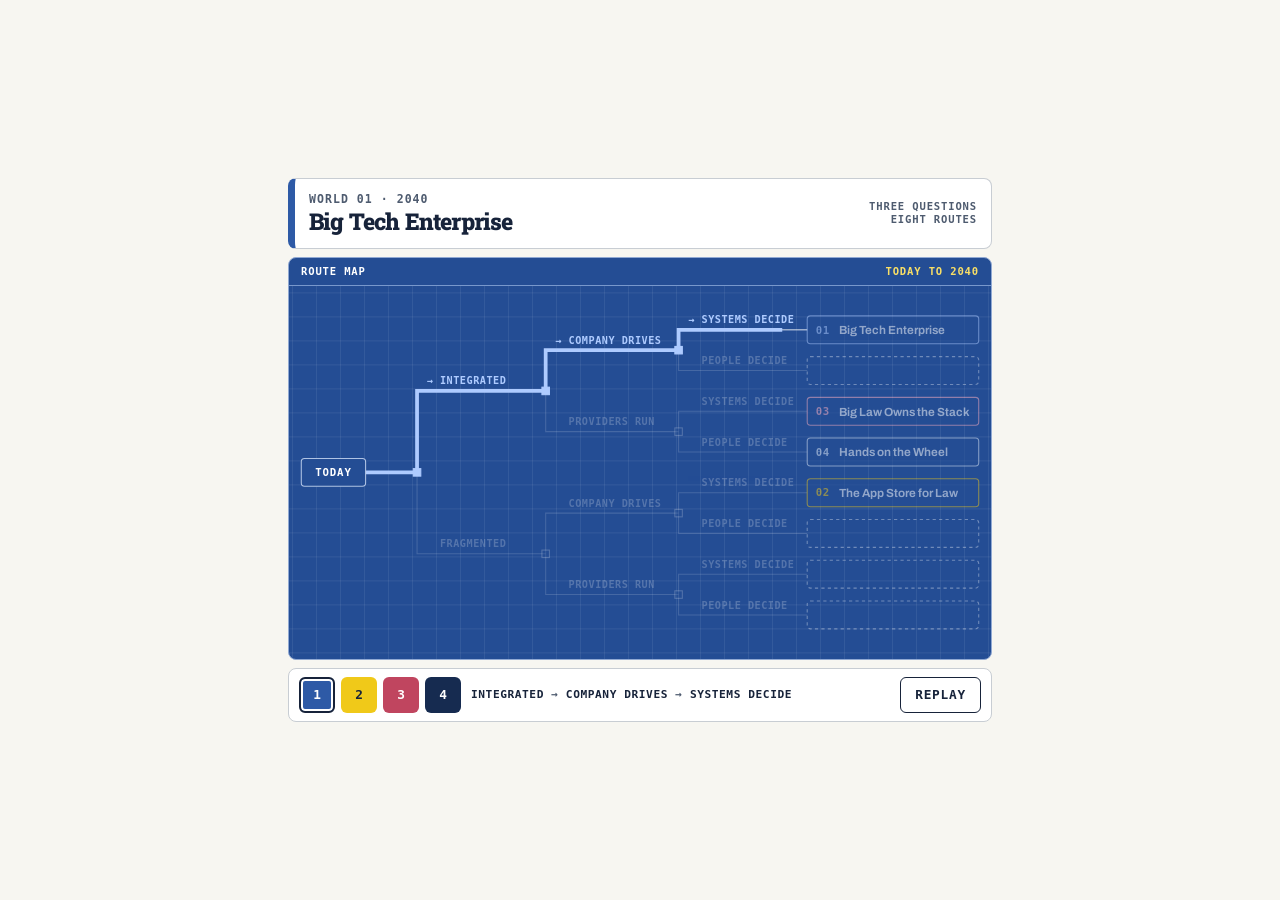
==== route-map.html @ 9e1b02bd "Four worlds: Ken's voice-interview copy (in-house legal, data thread, Compare rows, Providers run) +" ====
<!doctype html>
<html lang="en">
<head>
<meta charset="utf-8">
<meta name="viewport" content="width=device-width, initial-scale=1">
<meta name="robots" content="noindex">
<title>Route map · Pathways</title>
<!-- Route-map popup (from motion-ideas/03-route.html, Ken's pick 11/21).
     Loaded in an iframe by the world page's "Route map" dialog: route-map.html?world=N&embed=1
     embed=1 hides this file's own header and world switcher (the dialog supplies the title). -->
<style>
  @font-face{font-family:"Roboto Slab";src:url("fonts/RobotoSlab-variable.ttf") format("truetype");font-weight:100 900;font-display:swap}
  @font-face{font-family:Archivo;src:url("fonts/Archivo-variable.ttf") format("truetype");font-weight:100 900;font-display:swap}
  :root{--ink:#17233a;--soft:#4e5b6f;--blue:#2e5aa6;--navy:#162b50;--yellow:#f0c919;--rose:#c0455f;--paper:#f7f6f1;--line:#c8cdd3;--panel:#244d94;--mono:ui-monospace,"SFMono-Regular",Menlo,Consolas,monospace;--slab:"Roboto Slab",Georgia,serif;--tone:#2e5aa6;--tone-ink:#fff;--track:#aecbff}
  *{box-sizing:border-box}
  html,body{margin:0}
  body{background:var(--paper);color:var(--ink);font:400 1rem/1.45 Archivo,Arial,sans-serif;min-height:100vh;display:grid;place-items:center}
  .pop{width:min(720px,100%);height:100vh;max-height:560px;display:grid;grid-template-rows:auto 1fr auto;gap:8px;padding:8px}
  .box{background:#fff;border:1px solid var(--line);border-radius:8px}
  .head{display:flex;align-items:center;gap:14px;padding:10px 14px;border-left:7px solid var(--tone)}
  .eyebrow{margin:0;font:700 .72rem/1.3 var(--mono);letter-spacing:.09em;text-transform:uppercase;color:var(--soft)}
  h1{margin:2px 0 0;font:850 1.45rem/1.1 var(--slab);letter-spacing:-.035em}
  .head .q{margin-left:auto;font:700 .66rem/1.3 var(--mono);letter-spacing:.08em;text-transform:uppercase;color:var(--soft);text-align:right}
  .stage{background:var(--panel);border:1px solid #91a9d3;border-radius:8px;color:#fff;display:grid;grid-template-rows:auto 1fr;min-height:0;overflow:hidden}
  .cap{display:flex;justify-content:space-between;gap:8px;padding:7px 12px;border-bottom:1px solid #7898cc;font:700 .66rem/1.3 var(--mono);letter-spacing:.08em;text-transform:uppercase}
  .cap span:last-child{color:#f9df66}
  .map{min-height:0;padding:6px 8px;background-image:linear-gradient(90deg,#ffffff12 1px,transparent 1px),linear-gradient(#ffffff12 1px,transparent 1px);background-size:24px 24px;background-position:center;display:flex;align-items:center;justify-content:center}
  .map svg{display:block;width:100%;height:100%}
  .foot{display:flex;align-items:center;gap:10px;padding:8px 10px;flex-wrap:wrap}
  .switch{display:flex;gap:6px}
  .switch button,.replay{font:700 .8rem/1 var(--mono);border-radius:6px;cursor:pointer;min-height:36px}
  .switch button{width:36px;border:2px solid transparent;background:var(--c);color:var(--ci)}
  .switch button[aria-pressed=true]{border-color:var(--ink);box-shadow:inset 0 0 0 2px #fff}
  .replay{margin-left:auto;padding:0 14px;background:#fff;color:var(--ink);border:1px solid var(--ink);letter-spacing:.06em;text-transform:uppercase}
  .replay:hover{background:var(--ink);color:#fff}
  button:focus-visible{outline:3px solid var(--blue);outline-offset:2px}
  .route{flex:1 1 220px;min-width:0;margin:0;font:700 .7rem/1.35 var(--mono);letter-spacing:.05em;text-transform:uppercase;color:var(--soft)}
  .route b{color:var(--ink)}
  .vh{position:absolute;width:1px;height:1px;overflow:hidden;clip:rect(0 0 0 0);white-space:nowrap}

  /* Embedded in the site's dialog: no own header or switcher, fill the frame */
  .embed body{display:block;min-height:0;background:transparent}
  .embed .pop{width:100%;height:100vh;max-height:none;grid-template-rows:1fr auto;padding:0}
  .embed .head,.embed .switch{display:none}

  /* SVG */
  .edge{fill:none;stroke:#ffffff8c;stroke-width:1.5;transition:stroke .35s,stroke-width .35s}
  .edge.off{stroke:#ffffff26;stroke-width:1}
  .node{fill:var(--panel);stroke:#ffffffb3;stroke-width:1;transition:fill .2s,stroke .2s,opacity .35s}
  .node.on{fill:var(--track);stroke:var(--track)}
  .node.off{opacity:.3}
  .lbl{transition:opacity .35s}
  .lbl text{font:700 9.5px var(--mono);letter-spacing:.05em;text-transform:uppercase;fill:#ffffffb8;transition:fill .25s}
  .lbl.v text{font-size:8px;letter-spacing:.03em}
  .lbl .pill{fill:var(--panel);stroke:#ffffff40;stroke-width:1;transition:stroke .25s}
  .lbl .arr{opacity:0;transition:opacity .2s}
  .lbl.on text{fill:var(--track)}
  .lbl.on .pill{stroke:var(--track)}
  .lbl.on .arr{opacity:1}
  .lbl.off{opacity:.3}
  .today rect{fill:var(--panel);stroke:#afc3e4;stroke-width:1}
  .today text{font:700 10px var(--mono);letter-spacing:.08em;fill:#fff}
  .routeline{fill:none;stroke:var(--track);stroke-width:3.5;stroke-linecap:square;stroke-linejoin:miter}
  .leaf{transition:opacity .35s}
  .leaf rect{fill:var(--panel);stroke-width:1}
  .leaf.dev{opacity:.5}
  .leaf .num{font:700 10px var(--mono);letter-spacing:.04em}
  .leaf .nm{font:650 11px Archivo,Arial,sans-serif;fill:#fff}
  .leaf.ne rect{fill:none;stroke:#ffffff59;stroke-dasharray:3 3}
  .leaf.ne text{font:700 8.5px var(--mono);letter-spacing:.06em;text-transform:uppercase;fill:#ffffff73}
  .leaf.cur{opacity:1}
  .leaf.cur rect{fill:var(--tone);stroke:var(--track);stroke-width:2}
  .leaf.cur .num,.leaf.cur .nm{fill:var(--tone-ink)}
  .callout{opacity:0;transition:opacity .3s}
  .callout.show{opacity:1}
  .callout rect{fill:var(--tone);stroke:var(--track);stroke-width:2}
  .callout .num{font:700 11px var(--mono);fill:var(--tone-ink)}
  .callout .nm{font:700 13px Archivo,Arial,sans-serif;fill:var(--tone-ink)}
  .legend{font:700 8.5px var(--mono);letter-spacing:.06em;text-transform:uppercase;fill:#ffffff8c}

  @media (max-width:560px){
    body{display:block;min-height:0}
    .pop{height:auto;max-height:none}
    .embed .pop{height:100vh}
    .map svg{height:auto}
    .head .q{display:none}
    h1{font-size:1.3rem}
  }
  @media (prefers-reduced-motion:reduce){*{transition:none!important}}
</style>
<script>
  // Set before first paint so the embedded layout never flashes the standalone header.
  if (new URLSearchParams(location.search).get("embed") === "1") document.documentElement.classList.add("embed");
</script>
</head>
<body>
<div class="pop" role="group" aria-labelledby="title" aria-describedby="route">
  <header class="box head">
    <div><p class="eyebrow" id="eyebrow">World 01 · 2040</p><h1 id="title">Big Tech Enterprise</h1></div>
    <p class="q">Three questions<br>Eight routes</p>
  </header>
  <section class="stage" aria-label="Route map">
    <div class="cap"><span>Route map</span><span>Today to 2040</span></div>
    <div class="map" id="map"></div>
  </section>
  <footer class="box foot">
    <div class="switch" role="group" aria-label="Choose a world" id="switch"></div>
    <p class="route" id="route" aria-live="polite"></p>
    <button class="replay" type="button" id="replay">Replay</button>
  </footer>
</div>
<script>
(() => {
  const worlds = [
    {id:1, name:"Big Tech Enterprise", tone:"#2E5AA6", ink:"#fff", track:"#aecbff", bits:[0,0,0]},
    {id:2, name:"The App Store for Law", tone:"#F0C919", ink:"#17233A", track:"#f0c919", bits:[1,0,0]},
    {id:3, name:"Big Law Owns the Stack", tone:"#C0455F", ink:"#fff", track:"#ffb0c1", bits:[0,1,0]},
    {id:4, name:"Hands on the Wheel", tone:"#162B50", ink:"#fff", track:"#e4edf9", bits:[0,1,1], contested:true}
  ];
  // Checked against the Pathways book, "Four worlds, shaped by three uncertainties" (11/21):
  // 01 Tech layer: Integrated ↔ Fragmented (book terms; "one stack" overstated it: integrated = interoperable, shared data, connected systems)
  // 02 Transformation driver: Enterprise-led ↔ Provider-led ("Does the enterprise drive legal transformation from within, or do providers build the systems that define it?")
  // 03 Trust and authority: Algorithm ↔ Human. Verbs differ per fork so World 4 reads "Providers run → People decide", not two "-led"s.
  // "Company drives" (Ken 11/21): the book's "enterprise" = the company (leadership + in-house legal) as buyer; decks said "corporate"/"buyer".
  const labels = [["Integrated","Fragmented"],["Company drives","Providers run"],["Systems decide","People decide"]];
  const vLabels = [["Integrated","Fragmented"],["Company","Providers"],["Systems","People"]];
  const NS = "http://www.w3.org/2000/svg";
  const num = n => String(n).padStart(2, "0");
  const leafWorld = {};
  worlds.forEach(w => leafWorld[w.bits[0]*4 + w.bits[1]*2 + w.bits[2]] = w);

  const map = document.getElementById("map");
  const routeText = document.getElementById("route");
  const reduce = matchMedia("(prefers-reduced-motion: reduce)");
  let current = worlds[0], vertical = null, raf = 0, timers = [], refs = null;

  // Breadth centre (in leaf units) of the node at depth k (1..4) with the given prefix bits.
  const centre = (k, prefix) => {
    const count = 2 ** (4 - k);
    const val = prefix.reduce((a, b) => a * 2 + b, 0);
    return val * count + (count - 1) / 2;
  };

  function geometry(v) {
    if (!v) return {
      W:640, H:336, vertical:false,
      D:[64,112,232,356,476], // today right edge, fork1, fork2, fork3, leaf left edge
      b: i => 35 + i * 38,
      pt: (d, b) => [d, b]
    };
    return {
      W:352, H:352, vertical:true,
      D:[30,62,128,194,256],
      b: i => 22 + i * 44,
      pt: (d, b) => [b, d]
    };
  }

  function el(name, attrs, parent, text) {
    const n = document.createElementNS(NS, name);
    for (const k in attrs) n.setAttribute(k, attrs[k]);
    if (text != null) n.textContent = text;
    if (parent) parent.appendChild(n);
    return n;
  }

  // Orthogonal edge from fork at depth k (breadth pb) to child at depth k+1 (breadth cb): turn at the fork, then run on.
  function edgeD(g, k, pb, cb) {
    const d0 = g.D[k], d1 = g.D[k + 1];
    if (!g.vertical) return `M${d0} ${pb}V${cb}H${d1}`;
    return `M${pb} ${d0}H${cb}V${d1}`;
  }

  function build() {
    const g = geometry(vertical);
    map.innerHTML = "";
    const svg = el("svg", {viewBox:`0 0 ${g.W} ${g.H}`, role:"img", "aria-label":"Route map: a line leaves Today and forks three times into eight end stops; four worlds were developed, four were mapped but not developed."}, map);
    svg.setAttribute("preserveAspectRatio", "xMidYMid meet");
    const gEdges = el("g", {}, svg), gLabels = el("g", {}, svg), gRoute = el("g", {}, svg), gNodes = el("g", {}, svg), gTop = el("g", {}, svg), gLeaves = el("g", {}, svg);
    const edges = [], nodes = [], lbls = [];
    const rootB = g.b(3.5);

    // Today box and trunk
    const today = el("g", {class:"today"}, svg);
    if (!g.vertical) {
      el("rect", {x:4, y:rootB - 13, width:60, height:26, rx:3}, today);
      el("text", {x:34, y:rootB + 3.5, "text-anchor":"middle"}, today, "TODAY");
      edges.push({d:`M${g.D[0]} ${rootB}H${g.D[1]}`, prefix:[], k:0});
    } else {
      el("rect", {x:rootB - 32, y:4, width:64, height:26, rx:3}, today);
      el("text", {x:rootB, y:20.5, "text-anchor":"middle"}, today, "TODAY");
      edges.push({d:`M${rootB} ${g.D[0]}V${g.D[1]}`, prefix:[], k:0});
    }

    // Forks k = 1..3
    const walk = (k, prefix) => {
      if (k > 3) return;
      const pb = g.b(centre(k, prefix));
      nodes.push({k, prefix, b:pb});
      [0, 1].forEach(bit => {
        const child = prefix.concat(bit);
        const cb = g.b(centre(k + 1, child));
        edges.push({d:edgeD(g, k, pb, cb), prefix:child, k});
        let text = labels[k - 1][bit];
        let x, y, anchor = "start";
        if (!g.vertical) { x = g.D[k] + 9; y = cb - 6; }
        else { text = vLabels[k - 1][bit]; x = cb; y = (g.D[k] + g.D[k + 1]) / 2 + 3; anchor = "middle"; }
        lbls.push({k, prefix:child, text, x, y});
        walk(k + 1, child);
      });
    };
    walk(1, []);

    const eNodes = edges.map(e => ({...e, n: el("path", {d:e.d, class:"edge"}, gEdges)}));
    const lNodes = lbls.map(l => {
      const grp = el("g", {class:"lbl" + (g.vertical ? " v" : "")}, g.vertical ? gTop : gLabels);
      if (g.vertical) {
        const w = l.text.length * 5.1 + 8;
        el("rect", {class:"pill", x:l.x - w / 2, y:l.y - 9, width:w, height:12, rx:2}, grp);
      }
      const t = el("text", {x:l.x, y:l.y, "text-anchor":g.vertical ? "middle" : "start"}, grp);
      if (!g.vertical) el("tspan", {class:"arr"}, t, "→ ");
      el("tspan", {}, t, l.text);
      return {...l, n:grp};
    });
    const nNodes = nodes.map(nd => {
      const [x, y] = g.pt(g.D[nd.k], nd.b);
      return {...nd, n: el("rect", {x:x - 3.5, y:y - 3.5, width:7, height:7, class:"node"}, gNodes)};
    });

    // Leaves
    const leaves = [];
    for (let i = 0; i < 8; i++) {
      const w = leafWorld[i];
      const grp = el("g", {class:"leaf " + (w ? "dev" : "ne")}, gLeaves);
      const cb = g.b(i);
      if (!g.vertical) {
        el("rect", {x:g.D[4], y:cb - 13, width:160, height:26, rx:3, stroke:w ? w.track : null}, grp);
        if (w) {
          el("text", {x:g.D[4] + 8, y:cb + 3.5, class:"num", fill:w.track}, grp, num(w.id));
          el("text", {x:g.D[4] + 30, y:cb + 4, class:"nm"}, grp, w.name);
        } // Ken 11/21: undeveloped stops stay blank (empty dashed box) so the four worlds stand out.
      } else {
        el("rect", {x:cb - 18, y:g.D[4], width:36, height:26, rx:3, stroke:w ? w.track : null}, grp);
        if (w) el("text", {x:cb, y:g.D[4] + 17, class:"num", fill:w.track, "text-anchor":"middle"}, grp, num(w.id));
      }
      if (w) grp.style.setProperty("--track", w.track);
      leaves.push({i, w, n:grp});
    }

    let callout = null;
    if (g.vertical) {
      callout = el("g", {class:"callout"}, svg);
    }

    // Route for the current world
    const bits = current.bits;
    let rd = edges[0].d, parts = [];
    const seg = (a, b) => Math.abs(b - a);
    parts.push(seg(g.D[0], g.D[1])); // trunk length
    const lightAt = [];
    let pb = rootB;
    for (let k = 1; k <= 3; k++) {
      const cb = g.b(centre(k + 1, bits.slice(0, k)));
      rd += edgeD(g, k, pb, cb).replace(/^M[^VH]+/, "");
      const turn = seg(pb, cb), run = seg(g.D[k], g.D[k + 1]);
      const before = parts.reduce((a, b) => a + b, 0);
      lightAt.push({atNode: before, atLabel: before + turn + Math.min(14, run * .2)});
      parts.push(turn + run);
      pb = cb;
    }
    const total = parts.reduce((a, b) => a + b, 0);
    const line = el("path", {d:rd, class:"routeline", "stroke-dasharray":`${total} ${total}`, "stroke-dashoffset":total}, gRoute);
    if (callout) {
      const lb = g.b(bits[0]*4 + bits[1]*2 + bits[2]);
      const top = g.D[4] + 54;
      el("path", {d:`M${lb} ${g.D[4] + 26}V${top}`, stroke:current.track, "stroke-width":2, fill:"none"}, callout);
      el("rect", {x:4, y:top, width:g.W - 8, height:34, rx:4}, callout);
      el("text", {x:14, y:top + 21.5, class:"num"}, callout, num(current.id));
      el("text", {x:38, y:top + 22, class:"nm"}, callout, current.name);
    }

    refs = {g, eNodes, lNodes, nNodes, leaves, line, total, lightAt, callout};
  }

  const samePrefix = (a, b, len) => { for (let i = 0; i < len; i++) if (a[i] !== b[i]) return false; return true; };

  // Apply the state for "the line has passed fork k" (k = 0..3).
  function passFork(k) {
    const bits = current.bits;
    const chosen = bits.slice(0, k);
    refs.lNodes.forEach(l => {
      if (l.k !== k) return;
      if (samePrefix(l.prefix, bits, k - 1)) l.n.classList.add(l.prefix[k - 1] === bits[k - 1] ? "on" : "off");
    });
    refs.eNodes.forEach(e => { if (e.prefix.length >= k && !samePrefix(e.prefix, chosen, k)) e.n.classList.add("off"); });
    refs.lNodes.forEach(l => { if (l.prefix.length > k && !samePrefix(l.prefix, chosen, k)) l.n.classList.add("off"); });
    refs.nNodes.forEach(nd => { if (nd.prefix.length >= k && !samePrefix(nd.prefix, chosen, k)) nd.n.classList.add("off"); });
  }
  function reachNode(k) {
    const pre = current.bits.slice(0, k - 1);
    refs.nNodes.forEach(nd => { if (nd.k === k && samePrefix(nd.prefix, pre, k - 1)) nd.n.classList.add("on"); });
  }
  function finish() {
    const idx = current.bits[0]*4 + current.bits[1]*2 + current.bits[2];
    refs.leaves[idx].n.classList.add("cur");
    if (refs.callout) refs.callout.classList.add("show");
  }

  function finalState() {
    refs.line.setAttribute("stroke-dashoffset", 0);
    for (let k = 1; k <= 3; k++) { reachNode(k); passFork(k); }
    finish();
  }

  function stop() { cancelAnimationFrame(raf); timers.forEach(clearTimeout); timers = []; }

  function play() {
    stop();
    build();
    if (reduce.matches) { finalState(); return; }
    const {line, total, lightAt} = refs;
    const DUR = 2000, t0 = performance.now();
    const ease = t => t < .5 ? 2 * t * t : 1 - (-2 * t + 2) ** 2 / 2;
    let stage = 0; // events fired
    const events = [];
    lightAt.forEach((l, i) => { events.push({at:l.atNode, fn:() => reachNode(i + 1)}); events.push({at:l.atLabel, fn:() => passFork(i + 1)}); });
    events.sort((a, b) => a.at - b.at);
    const tick = now => {
      const p = Math.min(1, (now - t0) / DUR);
      const drawn = total * ease(p);
      line.setAttribute("stroke-dashoffset", total - drawn);
      while (stage < events.length && drawn >= events[stage].at - .01) events[stage++].fn();
      if (p < 1) raf = requestAnimationFrame(tick);
      else { while (stage < events.length) events[stage++].fn(); timers.push(setTimeout(finish, 120)); }
    };
    raf = requestAnimationFrame(tick);
  }

  function setWorld(w, animate = true) {
    current = w;
    const root = document.documentElement.style;
    root.setProperty("--tone", w.tone); root.setProperty("--tone-ink", w.ink); root.setProperty("--track", w.track);
    document.getElementById("eyebrow").textContent = `World ${num(w.id)} · 2040`;
    document.getElementById("title").textContent = w.name;
    document.querySelectorAll("#switch button").forEach(b => b.setAttribute("aria-pressed", String(+b.dataset.id === w.id)));
    const steps = w.bits.map((b, i) => labels[i][b]);
    routeText.innerHTML = `<span class="vh">Route to World ${num(w.id)}, ${w.name}: </span><b>${steps[0]}</b> → <b>${steps[1]}</b> → <b>${steps[2]}</b>${w.contested ? " (contested)" : ""}`;
    if (animate) play(); else { stop(); build(); finalState(); }
  }

  const sw = document.getElementById("switch");
  worlds.forEach(w => {
    const b = document.createElement("button");
    b.type = "button"; b.dataset.id = w.id; b.textContent = w.id;
    b.setAttribute("aria-label", `World ${w.id}: ${w.name}`);
    b.style.setProperty("--c", w.tone); b.style.setProperty("--ci", w.ink);
    b.addEventListener("click", () => setWorld(w));
    sw.appendChild(b);
  });
  document.getElementById("replay").addEventListener("click", () => play());

  const measure = () => map.clientWidth < 500;
  vertical = measure();
  new ResizeObserver(() => {
    const v = measure();
    if (v !== vertical) { vertical = v; stop(); build(); finalState(); }
  }).observe(map);

  // ?world=N picks the starting world (the site's dialog passes the current world).
  const start = worlds.find(w => w.id === Number(new URLSearchParams(location.search).get("world"))) || worlds[0];
  setWorld(start);
})();
</script>
</body>
</html>
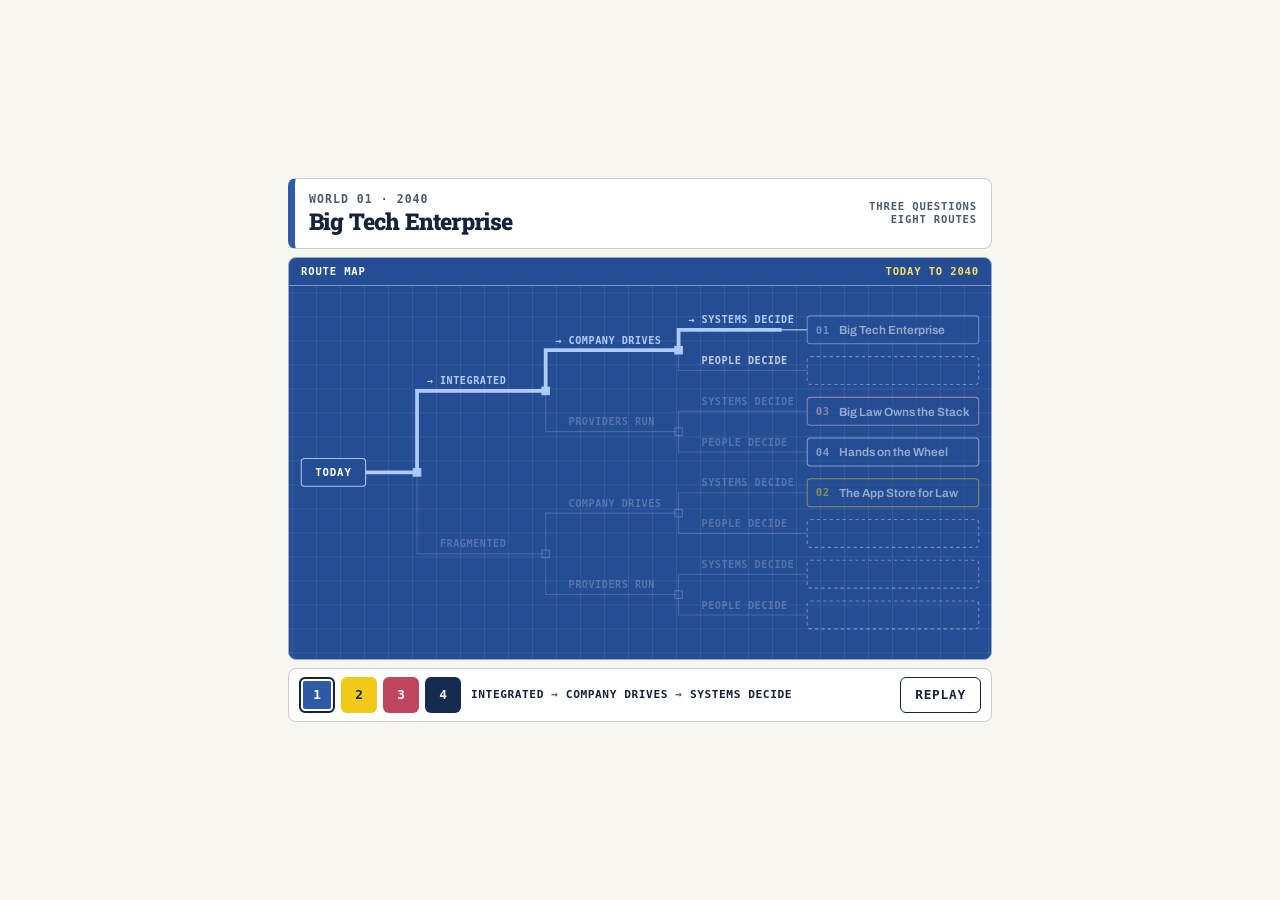
==== commit 91559f6f: "Route map header B, Overview quote band, two wording fixes Co-Authored-By: Claude Opus 5.5 <noreply@" ====
--- a/route-map.html
+++ b/route-map.html
@@ -43,6 +43,10 @@
   .embed .pop{width:100%;height:100vh;max-height:none;grid-template-rows:1fr auto;padding:0}
   .embed .head,.embed .switch{display:none}
 
+  /* joined=1: the parent page's header is the stage's top bar */
+  .joined .stage{border-top:0;border-radius:0 0 8px 8px;grid-template-rows:1fr}
+  .joined .cap{display:none}
+
   /* SVG */
   .edge{fill:none;stroke:#ffffff8c;stroke-width:1.5;transition:stroke .35s,stroke-width .35s}
   .edge.off{stroke:#ffffff26;stroke-width:1}
@@ -91,6 +95,7 @@
 <script>
   // Set before first paint so the embedded layout never flashes the standalone header.
   if (new URLSearchParams(location.search).get("embed") === "1") document.documentElement.classList.add("embed");
+  if (new URLSearchParams(location.search).get("joined") === "1") document.documentElement.classList.add("joined");
 </script>
 </head>
 <body>
@@ -174,7 +179,7 @@
   function build() {
     const g = geometry(vertical);
     map.innerHTML = "";
-    const svg = el("svg", {viewBox:`0 0 ${g.W} ${g.H}`, role:"img", "aria-label":"Route map: a line leaves Today and forks three times into eight end stops; four worlds were developed, four were mapped but not developed."}, map);
+    const svg = el("svg", {viewBox:`0 0 ${g.W} ${g.H}`, role:"img", "aria-label":"Route map: a line leaves Today and forks three times into eight end stops; four end at worlds, four are left blank."}, map);
     svg.setAttribute("preserveAspectRatio", "xMidYMid meet");
     const gEdges = el("g", {}, svg), gLabels = el("g", {}, svg), gRoute = el("g", {}, svg), gNodes = el("g", {}, svg), gTop = el("g", {}, svg), gLeaves = el("g", {}, svg);
     const edges = [], nodes = [], lbls = [];
@@ -345,7 +350,7 @@
     document.getElementById("title").textContent = w.name;
     document.querySelectorAll("#switch button").forEach(b => b.setAttribute("aria-pressed", String(+b.dataset.id === w.id)));
     const steps = w.bits.map((b, i) => labels[i][b]);
-    routeText.innerHTML = `<span class="vh">Route to World ${num(w.id)}, ${w.name}: </span><b>${steps[0]}</b> → <b>${steps[1]}</b> → <b>${steps[2]}</b>${w.contested ? " (contested)" : ""}`;
+    routeText.innerHTML = `<span class="vh">Route to World ${num(w.id)}, ${w.name}: </span><b>${steps[0]}</b> → <b>${steps[1]}</b> → <b>${steps[2]}</b>${w.contested ? " (but only just)" : ""}`;
     if (animate) play(); else { stop(); build(); finalState(); }
   }
 
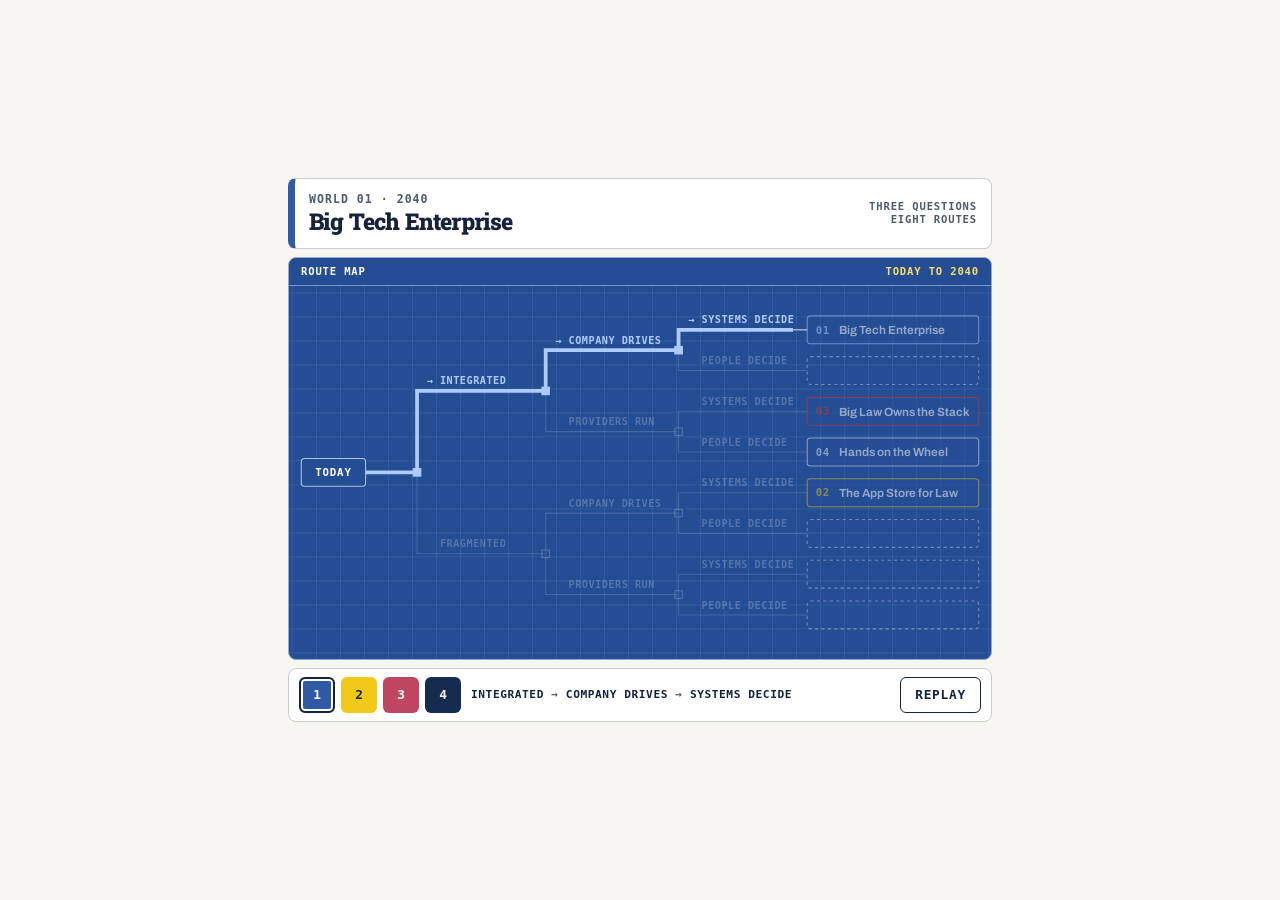
==== commit 1904e1e9: "Pink to red #DC3220 in hero and World 3 route (option B) Co-Authored-By: Claude Opus 5.5 <noreply@an" ====
--- a/route-map.html
+++ b/route-map.html
@@ -73,11 +73,11 @@
   .leaf.ne rect{fill:none;stroke:#ffffff59;stroke-dasharray:3 3}
   .leaf.ne text{font:700 8.5px var(--mono);letter-spacing:.06em;text-transform:uppercase;fill:#ffffff73}
   .leaf.cur{opacity:1}
-  .leaf.cur rect{fill:var(--tone);stroke:var(--track);stroke-width:2}
+  .leaf.cur rect{fill:var(--tone);stroke:var(--rim);stroke-width:2}
   .leaf.cur .num,.leaf.cur .nm{fill:var(--tone-ink)}
   .callout{opacity:0;transition:opacity .3s}
   .callout.show{opacity:1}
-  .callout rect{fill:var(--tone);stroke:var(--track);stroke-width:2}
+  .callout rect{fill:var(--tone);stroke:var(--rim);stroke-width:2}
   .callout .num{font:700 11px var(--mono);fill:var(--tone-ink)}
   .callout .nm{font:700 13px Archivo,Arial,sans-serif;fill:var(--tone-ink)}
   .legend{font:700 8.5px var(--mono);letter-spacing:.06em;text-transform:uppercase;fill:#ffffff8c}
@@ -119,7 +119,7 @@
   const worlds = [
     {id:1, name:"Big Tech Enterprise", tone:"#2E5AA6", ink:"#fff", track:"#aecbff", bits:[0,0,0]},
     {id:2, name:"The App Store for Law", tone:"#F0C919", ink:"#17233A", track:"#f0c919", bits:[1,0,0]},
-    {id:3, name:"Big Law Owns the Stack", tone:"#C0455F", ink:"#fff", track:"#ffb0c1", bits:[0,1,0]},
+    {id:3, name:"Big Law Owns the Stack", tone:"#C0455F", ink:"#fff", track:"#DC3220", rim:"#ffb0c1", bits:[0,1,0]},
     {id:4, name:"Hands on the Wheel", tone:"#162B50", ink:"#fff", track:"#e4edf9", bits:[0,1,1], contested:true}
   ];
   // Checked against the Pathways book, "Four worlds, shaped by three uncertainties" (11/21):
@@ -345,7 +345,7 @@
   function setWorld(w, animate = true) {
     current = w;
     const root = document.documentElement.style;
-    root.setProperty("--tone", w.tone); root.setProperty("--tone-ink", w.ink); root.setProperty("--track", w.track);
+    root.setProperty("--tone", w.tone); root.setProperty("--tone-ink", w.ink); root.setProperty("--track", w.track); root.setProperty("--rim", w.rim || w.track); // rim = border on the filled box (red vanishes on rose)
     document.getElementById("eyebrow").textContent = `World ${num(w.id)} · 2040`;
     document.getElementById("title").textContent = w.name;
     document.querySelectorAll("#switch button").forEach(b => b.setAttribute("aria-pressed", String(+b.dataset.id === w.id)));
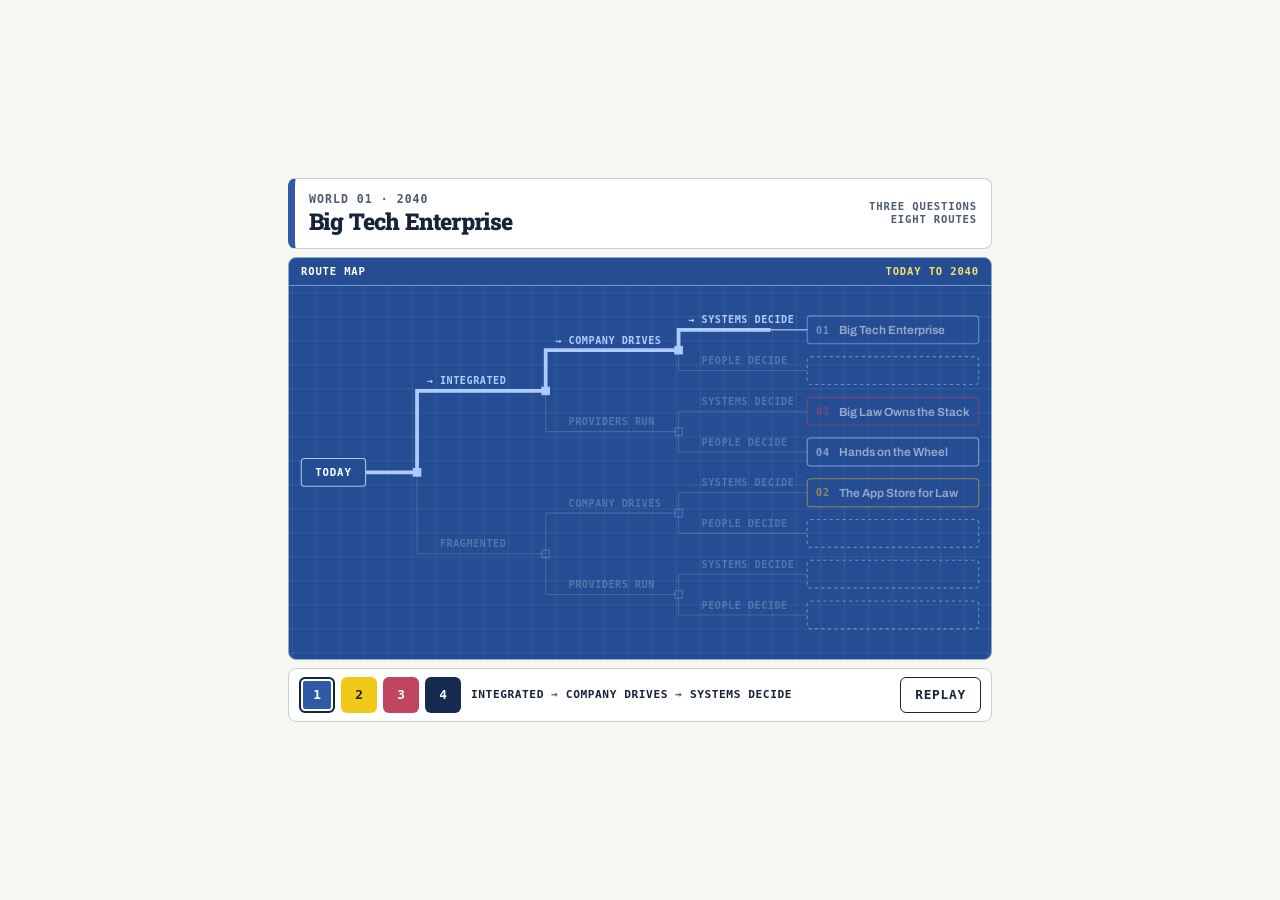
==== commit 191c1838: "World 3: red and pink to Signal Bold rose #C0455F Hero second question, hero map, and Route map line" ====
--- a/route-map.html
+++ b/route-map.html
@@ -119,7 +119,7 @@
   const worlds = [
     {id:1, name:"Big Tech Enterprise", tone:"#2E5AA6", ink:"#fff", track:"#aecbff", bits:[0,0,0]},
     {id:2, name:"The App Store for Law", tone:"#F0C919", ink:"#17233A", track:"#f0c919", bits:[1,0,0]},
-    {id:3, name:"Big Law Owns the Stack", tone:"#C0455F", ink:"#fff", track:"#DC3220", rim:"#ffb0c1", bits:[0,1,0]},
+    {id:3, name:"Big Law Owns the Stack", tone:"#C0455F", ink:"#fff", track:"#C0455F", rim:"#C0455F", bits:[0,1,0]},
     {id:4, name:"Hands on the Wheel", tone:"#162B50", ink:"#fff", track:"#e4edf9", bits:[0,1,1], contested:true}
   ];
   // Checked against the Pathways book, "Four worlds, shaped by three uncertainties" (11/21):
@@ -345,7 +345,7 @@
   function setWorld(w, animate = true) {
     current = w;
     const root = document.documentElement.style;
-    root.setProperty("--tone", w.tone); root.setProperty("--tone-ink", w.ink); root.setProperty("--track", w.track); root.setProperty("--rim", w.rim || w.track); // rim = border on the filled box (red vanishes on rose)
+    root.setProperty("--tone", w.tone); root.setProperty("--tone-ink", w.ink); root.setProperty("--track", w.track); root.setProperty("--rim", w.rim || w.track); // rim = border on the filled box
     document.getElementById("eyebrow").textContent = `World ${num(w.id)} · 2040`;
     document.getElementById("title").textContent = w.name;
     document.querySelectorAll("#switch button").forEach(b => b.setAttribute("aria-pressed", String(+b.dataset.id === w.id)));
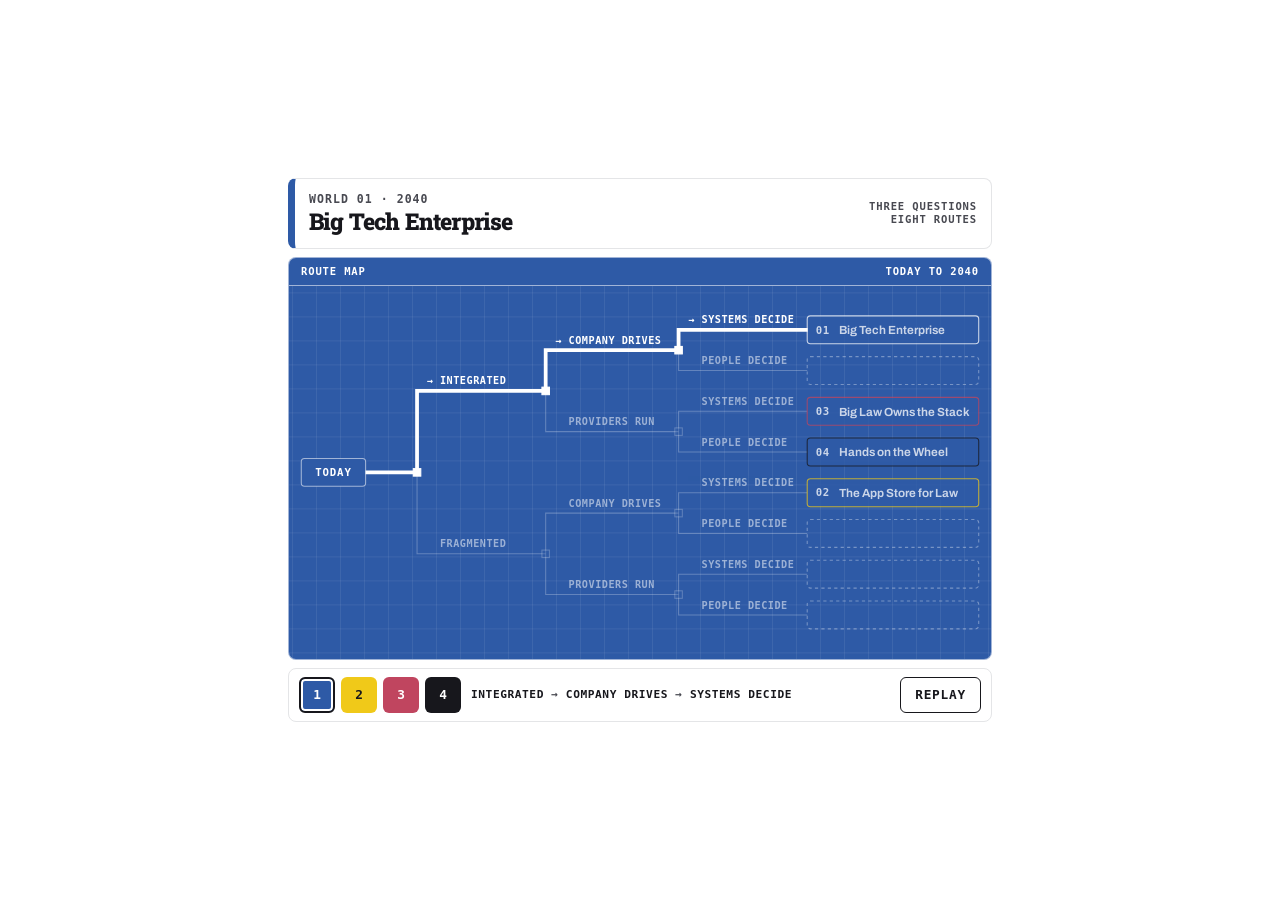
==== commit 2fc3f47a: "Signal Bold v1 palette across the site Color only: paper ground, ink text and World 4, blue map pane" ====
--- a/route-map.html
+++ b/route-map.html
@@ -11,30 +11,36 @@
 <style>
   @font-face{font-family:"Roboto Slab";src:url("fonts/RobotoSlab-variable.ttf") format("truetype");font-weight:100 900;font-display:swap}
   @font-face{font-family:Archivo;src:url("fonts/Archivo-variable.ttf") format("truetype");font-weight:100 900;font-display:swap}
-  :root{--ink:#17233a;--soft:#4e5b6f;--blue:#2e5aa6;--navy:#162b50;--yellow:#f0c919;--rose:#c0455f;--paper:#f7f6f1;--line:#c8cdd3;--panel:#244d94;--mono:ui-monospace,"SFMono-Regular",Menlo,Consolas,monospace;--slab:"Roboto Slab",Georgia,serif;--tone:#2e5aa6;--tone-ink:#fff;--track:#aecbff}
+  /* Signal Bold v1 palette, same tokens as style.css */
+  :root{--paper:#FFFFFF;--ink:#17171C;--ink-2:#484951;--muted:#5F5F5F;--grey:#E4E5E7;--blue:#2E5AA6;--yellow:#F0C919;--rose:#C0455F}
+  /* The only derivations, alphas of paper on the blue map: 07 grid, 25 dimmed branch and pill edge,
+     35 blank stop, 55 branch, frame and rule, 75 resting label (4.5:1) */
+  :root{--paper-07:rgba(255,255,255,.07);--paper-25:rgba(255,255,255,.25);--paper-35:rgba(255,255,255,.35);--paper-55:rgba(255,255,255,.55);--paper-75:rgba(255,255,255,.75)}
+  html{color:var(--ink)}
+  :root{--mono:ui-monospace,"SFMono-Regular",Menlo,Consolas,monospace;--slab:"Roboto Slab",Georgia,serif;--tone:var(--blue);--track:var(--paper);--track-ink:var(--blue)}
   *{box-sizing:border-box}
   html,body{margin:0}
   body{background:var(--paper);color:var(--ink);font:400 1rem/1.45 Archivo,Arial,sans-serif;min-height:100vh;display:grid;place-items:center}
   .pop{width:min(720px,100%);height:100vh;max-height:560px;display:grid;grid-template-rows:auto 1fr auto;gap:8px;padding:8px}
-  .box{background:#fff;border:1px solid var(--line);border-radius:8px}
+  .box{background:var(--paper);border:1px solid var(--grey);border-radius:8px}
   .head{display:flex;align-items:center;gap:14px;padding:10px 14px;border-left:7px solid var(--tone)}
-  .eyebrow{margin:0;font:700 .72rem/1.3 var(--mono);letter-spacing:.09em;text-transform:uppercase;color:var(--soft)}
+  .eyebrow{margin:0;font:700 .72rem/1.3 var(--mono);letter-spacing:.09em;text-transform:uppercase;color:var(--ink-2)}
   h1{margin:2px 0 0;font:850 1.45rem/1.1 var(--slab);letter-spacing:-.035em}
-  .head .q{margin-left:auto;font:700 .66rem/1.3 var(--mono);letter-spacing:.08em;text-transform:uppercase;color:var(--soft);text-align:right}
-  .stage{background:var(--panel);border:1px solid #91a9d3;border-radius:8px;color:#fff;display:grid;grid-template-rows:auto 1fr;min-height:0;overflow:hidden}
-  .cap{display:flex;justify-content:space-between;gap:8px;padding:7px 12px;border-bottom:1px solid #7898cc;font:700 .66rem/1.3 var(--mono);letter-spacing:.08em;text-transform:uppercase}
-  .cap span:last-child{color:#f9df66}
-  .map{min-height:0;padding:6px 8px;background-image:linear-gradient(90deg,#ffffff12 1px,transparent 1px),linear-gradient(#ffffff12 1px,transparent 1px);background-size:24px 24px;background-position:center;display:flex;align-items:center;justify-content:center}
+  .head .q{margin-left:auto;font:700 .66rem/1.3 var(--mono);letter-spacing:.08em;text-transform:uppercase;color:var(--ink-2);text-align:right}
+  .stage{background:var(--blue);border:1px solid var(--paper-55);border-radius:8px;color:var(--paper);display:grid;grid-template-rows:auto 1fr;min-height:0;overflow:hidden}
+  .cap{display:flex;justify-content:space-between;gap:8px;padding:7px 12px;border-bottom:1px solid var(--paper-55);font:700 .66rem/1.3 var(--mono);letter-spacing:.08em;text-transform:uppercase}
+  .cap span:last-child{color:var(--paper)}
+  .map{min-height:0;padding:6px 8px;background-image:linear-gradient(90deg,var(--paper-07) 1px,transparent 1px),linear-gradient(var(--paper-07) 1px,transparent 1px);background-size:24px 24px;background-position:center;display:flex;align-items:center;justify-content:center}
   .map svg{display:block;width:100%;height:100%}
   .foot{display:flex;align-items:center;gap:10px;padding:8px 10px;flex-wrap:wrap}
   .switch{display:flex;gap:6px}
   .switch button,.replay{font:700 .8rem/1 var(--mono);border-radius:6px;cursor:pointer;min-height:36px}
   .switch button{width:36px;border:2px solid transparent;background:var(--c);color:var(--ci)}
-  .switch button[aria-pressed=true]{border-color:var(--ink);box-shadow:inset 0 0 0 2px #fff}
-  .replay{margin-left:auto;padding:0 14px;background:#fff;color:var(--ink);border:1px solid var(--ink);letter-spacing:.06em;text-transform:uppercase}
-  .replay:hover{background:var(--ink);color:#fff}
+  .switch button[aria-pressed=true]{border-color:var(--ink);box-shadow:inset 0 0 0 2px var(--paper)}
+  .replay{margin-left:auto;padding:0 14px;background:var(--paper);color:var(--ink);border:1px solid var(--ink);letter-spacing:.06em;text-transform:uppercase}
+  .replay:hover{background:var(--ink);color:var(--paper)}
   button:focus-visible{outline:3px solid var(--blue);outline-offset:2px}
-  .route{flex:1 1 220px;min-width:0;margin:0;font:700 .7rem/1.35 var(--mono);letter-spacing:.05em;text-transform:uppercase;color:var(--soft)}
+  .route{flex:1 1 220px;min-width:0;margin:0;font:700 .7rem/1.35 var(--mono);letter-spacing:.05em;text-transform:uppercase;color:var(--ink-2)}
   .route b{color:var(--ink)}
   .vh{position:absolute;width:1px;height:1px;overflow:hidden;clip:rect(0 0 0 0);white-space:nowrap}
 
@@ -48,39 +54,40 @@
   .joined .cap{display:none}
 
   /* SVG */
-  .edge{fill:none;stroke:#ffffff8c;stroke-width:1.5;transition:stroke .35s,stroke-width .35s}
-  .edge.off{stroke:#ffffff26;stroke-width:1}
-  .node{fill:var(--panel);stroke:#ffffffb3;stroke-width:1;transition:fill .2s,stroke .2s,opacity .35s}
+  .edge{fill:none;stroke:var(--paper-55);stroke-width:1.5;transition:stroke .35s,stroke-width .35s}
+  .edge.off{stroke:var(--paper-25);stroke-width:1}
+  .node{fill:var(--blue);stroke:var(--paper-75);stroke-width:1;transition:fill .2s,stroke .2s,opacity .35s}
   .node.on{fill:var(--track);stroke:var(--track)}
   .node.off{opacity:.3}
   .lbl{transition:opacity .35s}
-  .lbl text{font:700 9.5px var(--mono);letter-spacing:.05em;text-transform:uppercase;fill:#ffffffb8;transition:fill .25s}
+  .lbl text{font:700 9.5px var(--mono);letter-spacing:.05em;text-transform:uppercase;fill:var(--paper-75);transition:fill .25s}
   .lbl.v text{font-size:8px;letter-spacing:.03em}
-  .lbl .pill{fill:var(--panel);stroke:#ffffff40;stroke-width:1;transition:stroke .25s}
+  .lbl .pill{fill:var(--blue);stroke:var(--paper-25);stroke-width:1;transition:stroke .25s}
   .lbl .arr{opacity:0;transition:opacity .2s}
-  .lbl.on text{fill:var(--track)}
+  .lbl.on text{fill:var(--paper)} /* line, node and pill border carry the world */
   .lbl.on .pill{stroke:var(--track)}
   .lbl.on .arr{opacity:1}
-  .lbl.off{opacity:.3}
-  .today rect{fill:var(--panel);stroke:#afc3e4;stroke-width:1}
-  .today text{font:700 10px var(--mono);letter-spacing:.08em;fill:#fff}
+  .lbl.off{opacity:.7}
+  .today rect{fill:var(--blue);stroke:var(--paper-55);stroke-width:1}
+  .today text{font:700 10px var(--mono);letter-spacing:.08em;fill:var(--paper)}
   .routeline{fill:none;stroke:var(--track);stroke-width:3.5;stroke-linecap:square;stroke-linejoin:miter}
   .leaf{transition:opacity .35s}
-  .leaf rect{fill:var(--panel);stroke-width:1}
-  .leaf.dev{opacity:.5}
-  .leaf .num{font:700 10px var(--mono);letter-spacing:.04em}
-  .leaf .nm{font:650 11px Archivo,Arial,sans-serif;fill:#fff}
-  .leaf.ne rect{fill:none;stroke:#ffffff59;stroke-dasharray:3 3}
-  .leaf.ne text{font:700 8.5px var(--mono);letter-spacing:.06em;text-transform:uppercase;fill:#ffffff73}
+  .leaf rect{fill:var(--blue);stroke-width:1}
+  .leaf.dev{opacity:.75}
+  .leaf .num{fill:var(--paper);font:700 10px var(--mono);letter-spacing:.04em}
+  .leaf .nm{font:650 11px Archivo,Arial,sans-serif;fill:var(--paper)}
+  .leaf.ne rect{fill:none;stroke:var(--paper-35);stroke-dasharray:3 3}
+  .leaf.ne text{font:700 8.5px var(--mono);letter-spacing:.06em;text-transform:uppercase;fill:var(--paper-55)}
   .leaf.cur{opacity:1}
-  .leaf.cur rect{fill:var(--tone);stroke:var(--rim);stroke-width:2}
-  .leaf.cur .num,.leaf.cur .nm{fill:var(--tone-ink)}
+  /* the current stop fills with its track: World 1 would vanish as blue on blue */
+  .leaf.cur rect{fill:var(--track);stroke:var(--track);stroke-width:2}
+  .leaf.cur .num,.leaf.cur .nm{fill:var(--track-ink)}
   .callout{opacity:0;transition:opacity .3s}
   .callout.show{opacity:1}
-  .callout rect{fill:var(--tone);stroke:var(--rim);stroke-width:2}
-  .callout .num{font:700 11px var(--mono);fill:var(--tone-ink)}
-  .callout .nm{font:700 13px Archivo,Arial,sans-serif;fill:var(--tone-ink)}
-  .legend{font:700 8.5px var(--mono);letter-spacing:.06em;text-transform:uppercase;fill:#ffffff8c}
+  .callout rect{fill:var(--track);stroke:var(--track);stroke-width:2}
+  .callout .num{font:700 11px var(--mono);fill:var(--track-ink)}
+  .callout .nm{font:700 13px Archivo,Arial,sans-serif;fill:var(--track-ink)}
+  .legend{font:700 8.5px var(--mono);letter-spacing:.06em;text-transform:uppercase;fill:var(--paper-55)}
 
   @media (max-width:560px){
     body{display:block;min-height:0}
@@ -116,11 +123,14 @@
 </div>
 <script>
 (() => {
+  const css = getComputedStyle(document.documentElement);
+  const token = name => css.getPropertyValue("--" + name).trim();
+  const paper = token("paper"), ink = token("ink"), blue = token("blue"), yellow = token("yellow"), rose = token("rose");
   const worlds = [
-    {id:1, name:"Big Tech Enterprise", tone:"#2E5AA6", ink:"#fff", track:"#aecbff", bits:[0,0,0]},
-    {id:2, name:"The App Store for Law", tone:"#F0C919", ink:"#17233A", track:"#f0c919", bits:[1,0,0]},
-    {id:3, name:"Big Law Owns the Stack", tone:"#C0455F", ink:"#fff", track:"#C0455F", rim:"#C0455F", bits:[0,1,0]},
-    {id:4, name:"Hands on the Wheel", tone:"#162B50", ink:"#fff", track:"#e4edf9", bits:[0,1,1], contested:true}
+    {id:1, name:"Big Tech Enterprise", tone:blue, ink:paper, track:paper, trackInk:blue, bits:[0,0,0]},
+    {id:2, name:"The App Store for Law", tone:yellow, ink, track:yellow, trackInk:ink, bits:[1,0,0]},
+    {id:3, name:"Big Law Owns the Stack", tone:rose, ink:paper, track:rose, trackInk:paper, bits:[0,1,0]},
+    {id:4, name:"Hands on the Wheel", tone:ink, ink:paper, track:ink, trackInk:paper, bits:[0,1,1], contested:true}
   ];
   // Checked against the Pathways book, "Four worlds, shaped by three uncertainties" (11/21):
   // 01 Tech layer: Integrated ↔ Fragmented (book terms; "one stack" overstated it: integrated = interoperable, shared data, connected systems)
@@ -242,12 +252,12 @@
       if (!g.vertical) {
         el("rect", {x:g.D[4], y:cb - 13, width:160, height:26, rx:3, stroke:w ? w.track : null}, grp);
         if (w) {
-          el("text", {x:g.D[4] + 8, y:cb + 3.5, class:"num", fill:w.track}, grp, num(w.id));
+          el("text", {x:g.D[4] + 8, y:cb + 3.5, class:"num"}, grp, num(w.id));
           el("text", {x:g.D[4] + 30, y:cb + 4, class:"nm"}, grp, w.name);
         } // Ken 11/21: undeveloped stops stay blank (empty dashed box) so the four worlds stand out.
       } else {
         el("rect", {x:cb - 18, y:g.D[4], width:36, height:26, rx:3, stroke:w ? w.track : null}, grp);
-        if (w) el("text", {x:cb, y:g.D[4] + 17, class:"num", fill:w.track, "text-anchor":"middle"}, grp, num(w.id));
+        if (w) el("text", {x:cb, y:g.D[4] + 17, class:"num", "text-anchor":"middle"}, grp, num(w.id));
       }
       if (w) grp.style.setProperty("--track", w.track);
       leaves.push({i, w, n:grp});
@@ -345,7 +355,7 @@
   function setWorld(w, animate = true) {
     current = w;
     const root = document.documentElement.style;
-    root.setProperty("--tone", w.tone); root.setProperty("--tone-ink", w.ink); root.setProperty("--track", w.track); root.setProperty("--rim", w.rim || w.track); // rim = border on the filled box
+    root.setProperty("--tone", w.tone); root.setProperty("--track", w.track); root.setProperty("--track-ink", w.trackInk); // track = line, border and the filled stop
     document.getElementById("eyebrow").textContent = `World ${num(w.id)} · 2040`;
     document.getElementById("title").textContent = w.name;
     document.querySelectorAll("#switch button").forEach(b => b.setAttribute("aria-pressed", String(+b.dataset.id === w.id)));
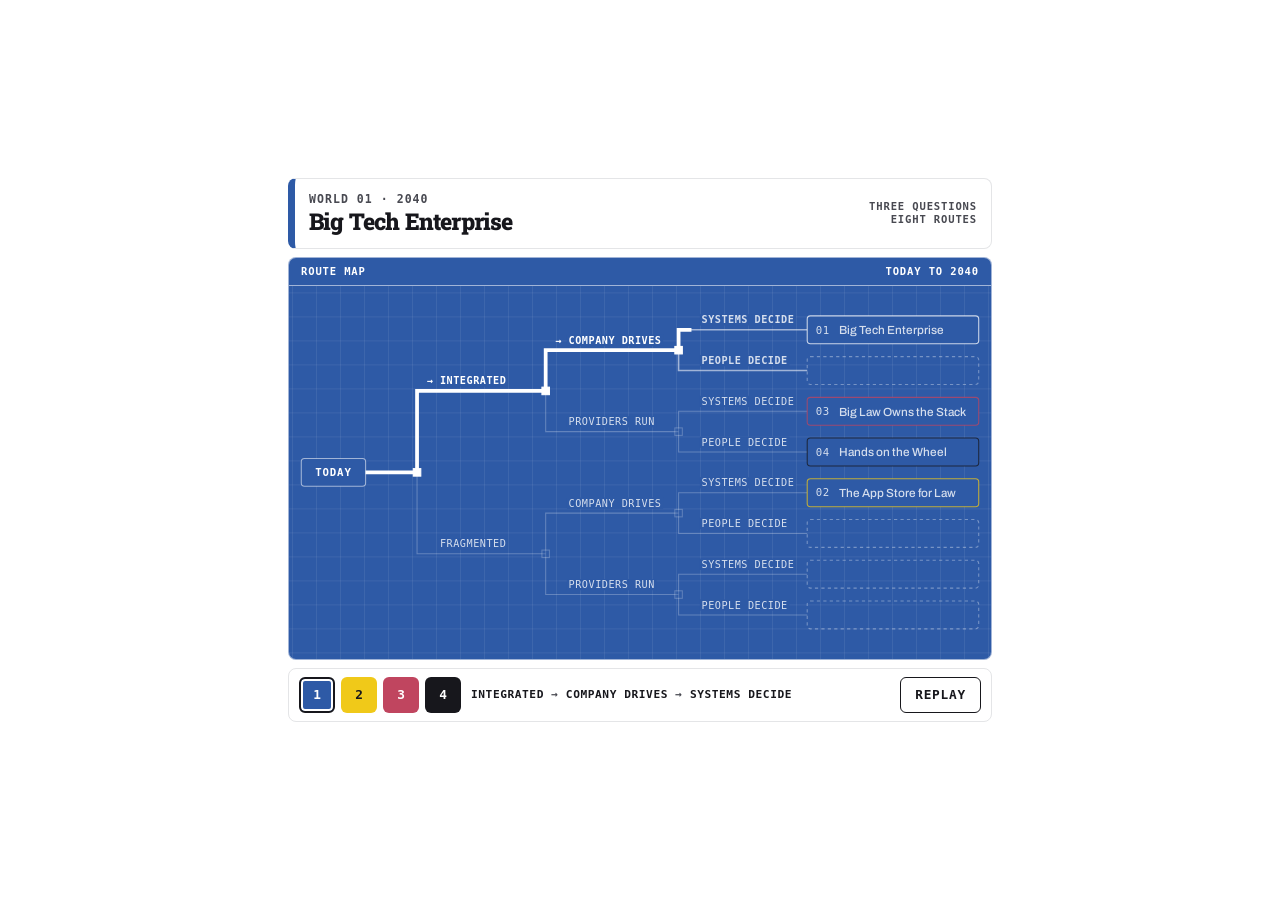
==== commit 04a64263: "Route map label contrast, Worlds 1-3 story balance, Compare eight possible worlds Co-Authored-By: Cl" ====
--- a/route-map.html
+++ b/route-map.html
@@ -14,8 +14,8 @@
   /* Signal Bold v1 palette, same tokens as style.css */
   :root{--paper:#FFFFFF;--ink:#17171C;--ink-2:#484951;--muted:#5F5F5F;--grey:#E4E5E7;--blue:#2E5AA6;--yellow:#F0C919;--rose:#C0455F}
   /* The only derivations, alphas of paper on the blue map: 07 grid, 25 dimmed branch and pill edge,
-     35 blank stop, 55 branch, frame and rule, 75 resting label (4.5:1) */
-  :root{--paper-07:rgba(255,255,255,.07);--paper-25:rgba(255,255,255,.25);--paper-35:rgba(255,255,255,.35);--paper-55:rgba(255,255,255,.55);--paper-75:rgba(255,255,255,.75)}
+     35 blank stop, 55 branch, frame and rule, 75 resting node, 80 label and stop name off the route (4.5:1 or better) */
+  :root{--paper-07:rgba(255,255,255,.07);--paper-25:rgba(255,255,255,.25);--paper-35:rgba(255,255,255,.35);--paper-55:rgba(255,255,255,.55);--paper-75:rgba(255,255,255,.75);--paper-80:rgba(255,255,255,.80)}
   html{color:var(--ink)}
   :root{--mono:ui-monospace,"SFMono-Regular",Menlo,Consolas,monospace;--slab:"Roboto Slab",Georgia,serif;--tone:var(--blue);--track:var(--paper);--track-ink:var(--blue)}
   *{box-sizing:border-box}
@@ -59,28 +59,29 @@
   .node{fill:var(--blue);stroke:var(--paper-75);stroke-width:1;transition:fill .2s,stroke .2s,opacity .35s}
   .node.on{fill:var(--track);stroke:var(--track)}
   .node.off{opacity:.3}
-  .lbl{transition:opacity .35s}
-  .lbl text{font:700 9.5px var(--mono);letter-spacing:.05em;text-transform:uppercase;fill:var(--paper-75);transition:fill .25s}
+  .lbl text{font:700 9.5px var(--mono);letter-spacing:.05em;text-transform:uppercase;fill:var(--paper-80);transition:fill .25s}
   .lbl.v text{font-size:8px;letter-spacing:.03em}
   .lbl .pill{fill:var(--blue);stroke:var(--paper-25);stroke-width:1;transition:stroke .25s}
+  .lbl .back{fill:var(--blue)} /* keeps grid lines from running under the text */
   .lbl .arr{opacity:0;transition:opacity .2s}
   .lbl.on text{fill:var(--paper)} /* line, node and pill border carry the world */
   .lbl.on .pill{stroke:var(--track)}
   .lbl.on .arr{opacity:1}
-  .lbl.off{opacity:.7}
+  /* off the route: lighter weight, never group opacity on text (Ken 11/22, 4.5:1) */
+  .lbl.off text{font-weight:500}
+  .lbl.off .pill{stroke-opacity:.7}
   .today rect{fill:var(--blue);stroke:var(--paper-55);stroke-width:1}
   .today text{font:700 10px var(--mono);letter-spacing:.08em;fill:var(--paper)}
   .routeline{fill:none;stroke:var(--track);stroke-width:3.5;stroke-linecap:square;stroke-linejoin:miter}
-  .leaf{transition:opacity .35s}
   .leaf rect{fill:var(--blue);stroke-width:1}
-  .leaf.dev{opacity:.75}
+  .leaf.dev rect{stroke-opacity:.75}
+  .leaf.dev:not(.cur) text{fill:var(--paper-80);font-weight:500}
   .leaf .num{fill:var(--paper);font:700 10px var(--mono);letter-spacing:.04em}
   .leaf .nm{font:650 11px Archivo,Arial,sans-serif;fill:var(--paper)}
   .leaf.ne rect{fill:none;stroke:var(--paper-35);stroke-dasharray:3 3}
   .leaf.ne text{font:700 8.5px var(--mono);letter-spacing:.06em;text-transform:uppercase;fill:var(--paper-55)}
-  .leaf.cur{opacity:1}
   /* the current stop fills with its track: World 1 would vanish as blue on blue */
-  .leaf.cur rect{fill:var(--track);stroke:var(--track);stroke-width:2}
+  .leaf.cur rect{stroke-opacity:1;fill:var(--track);stroke:var(--track);stroke-width:2}
   .leaf.cur .num,.leaf.cur .nm{fill:var(--track-ink)}
   .callout{opacity:0;transition:opacity .3s}
   .callout.show{opacity:1}
@@ -235,7 +236,12 @@
       }
       const t = el("text", {x:l.x, y:l.y, "text-anchor":g.vertical ? "middle" : "start"}, grp);
       if (!g.vertical) el("tspan", {class:"arr"}, t, "→ ");
-      el("tspan", {}, t, l.text);
+      const word = el("tspan", {}, t, l.text);
+      if (!g.vertical) {
+        const len = word.getComputedTextLength(), start = l.x + t.getComputedTextLength() - len;
+        const back = el("rect", {class:"back", x:start - 1.5, y:l.y - 8.5, width:len + 3, height:10.5}, grp);
+        grp.insertBefore(back, t);
+      }
       return {...l, n:grp};
     });
     const nNodes = nodes.map(nd => {
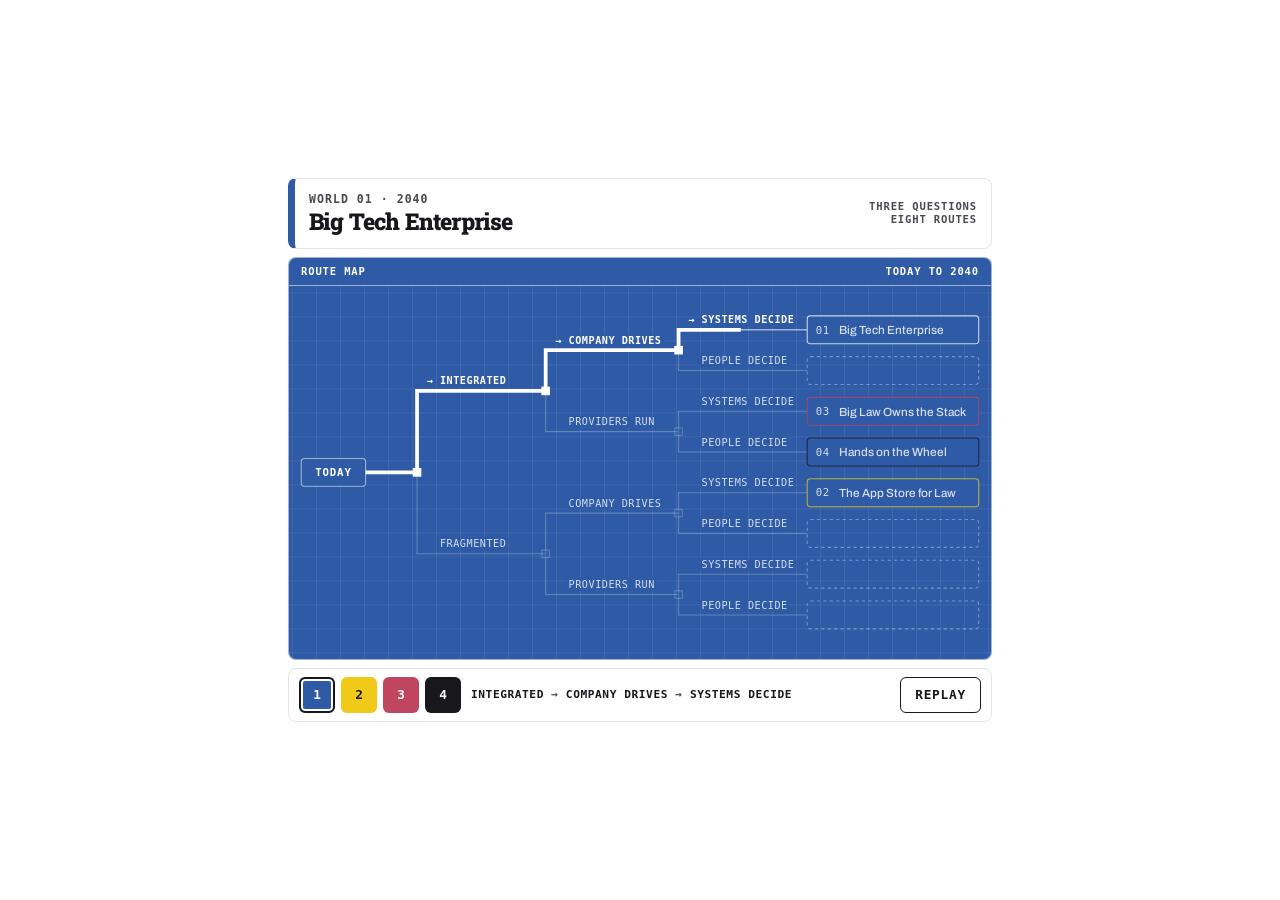
==== commit 5c6ae184: "Remove unused CSS and dead code; no visual change Co-Authored-By: Claude Opus 5.5 <noreply@anthropic" ====
--- a/route-map.html
+++ b/route-map.html
@@ -5,14 +5,14 @@
 <meta name="viewport" content="width=device-width, initial-scale=1">
 <meta name="robots" content="noindex">
 <title>Route map · Pathways</title>
-<!-- Route-map popup (from motion-ideas/03-route.html, Ken's pick 11/21).
-     Loaded in an iframe by the world page's "Route map" dialog: route-map.html?world=N&embed=1
-     embed=1 hides this file's own header and world switcher (the dialog supplies the title). -->
+<!-- Route map (from motion-ideas/03-route.html, Ken's pick 11/21).
+     Loaded in an iframe by the world page's Route map tab: route-map.html?world=N&embed=1
+     embed=1 hides this file's own header and world switcher (the page supplies the title). -->
 <style>
   @font-face{font-family:"Roboto Slab";src:url("fonts/RobotoSlab-variable.ttf") format("truetype");font-weight:100 900;font-display:swap}
   @font-face{font-family:Archivo;src:url("fonts/Archivo-variable.ttf") format("truetype");font-weight:100 900;font-display:swap}
-  /* Signal Bold v1 palette, same tokens as style.css */
-  :root{--paper:#FFFFFF;--ink:#17171C;--ink-2:#484951;--muted:#5F5F5F;--grey:#E4E5E7;--blue:#2E5AA6;--yellow:#F0C919;--rose:#C0455F}
+  /* Signal Bold v1 palette, the style.css tokens this file uses */
+  :root{--paper:#FFFFFF;--ink:#17171C;--ink-2:#484951;--grey:#E4E5E7;--blue:#2E5AA6;--yellow:#F0C919;--rose:#C0455F}
   /* The only derivations, alphas of paper on the blue map: 07 grid, 25 dimmed branch and pill edge,
      35 blank stop, 55 branch, frame and rule, 75 resting node, 80 label and stop name off the route (4.5:1 or better) */
   :root{--paper-07:rgba(255,255,255,.07);--paper-25:rgba(255,255,255,.25);--paper-35:rgba(255,255,255,.35);--paper-55:rgba(255,255,255,.55);--paper-75:rgba(255,255,255,.75);--paper-80:rgba(255,255,255,.80)}
@@ -44,7 +44,7 @@
   .route b{color:var(--ink)}
   .vh{position:absolute;width:1px;height:1px;overflow:hidden;clip:rect(0 0 0 0);white-space:nowrap}
 
-  /* Embedded in the site's dialog: no own header or switcher, fill the frame */
+  /* Embedded in the Route map tab: no own header or switcher, fill the frame */
   .embed body{display:block;min-height:0;background:transparent}
   .embed .pop{width:100%;height:100vh;max-height:none;grid-template-rows:1fr auto;padding:0}
   .embed .head,.embed .switch{display:none}
@@ -79,7 +79,6 @@
   .leaf .num{fill:var(--paper);font:700 10px var(--mono);letter-spacing:.04em}
   .leaf .nm{font:650 11px Archivo,Arial,sans-serif;fill:var(--paper)}
   .leaf.ne rect{fill:none;stroke:var(--paper-35);stroke-dasharray:3 3}
-  .leaf.ne text{font:700 8.5px var(--mono);letter-spacing:.06em;text-transform:uppercase;fill:var(--paper-55)}
   /* the current stop fills with its track: World 1 would vanish as blue on blue */
   .leaf.cur rect{stroke-opacity:1;fill:var(--track);stroke:var(--track);stroke-width:2}
   .leaf.cur .num,.leaf.cur .nm{fill:var(--track-ink)}
@@ -88,7 +87,6 @@
   .callout rect{fill:var(--track);stroke:var(--track);stroke-width:2}
   .callout .num{font:700 11px var(--mono);fill:var(--track-ink)}
   .callout .nm{font:700 13px Archivo,Arial,sans-serif;fill:var(--track-ink)}
-  .legend{font:700 8.5px var(--mono);letter-spacing:.06em;text-transform:uppercase;fill:var(--paper-55)}
 
   @media (max-width:560px){
     body{display:block;min-height:0}
@@ -388,7 +386,7 @@
     if (v !== vertical) { vertical = v; stop(); build(); finalState(); }
   }).observe(map);
 
-  // ?world=N picks the starting world (the site's dialog passes the current world).
+  // ?world=N picks the starting world (the Route map tab passes the current world).
   const start = worlds.find(w => w.id === Number(new URLSearchParams(location.search).get("world"))) || worlds[0];
   setWorld(start);
 })();
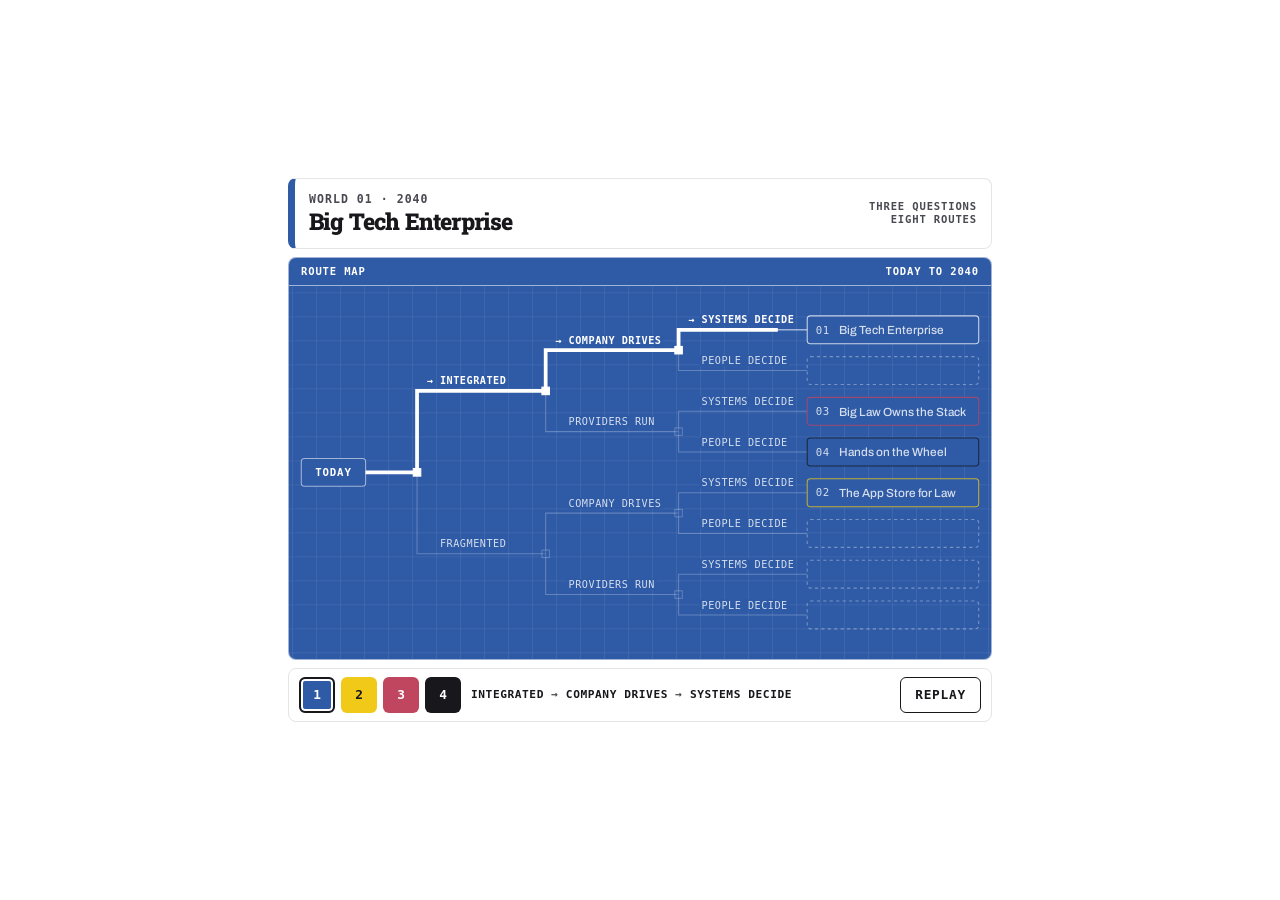
==== commit b0b5217a: "Fact fixes, mono font stack, and code-comment cleanup - World 2 Signals: the AI-investment note keep" ====
--- a/route-map.html
+++ b/route-map.html
@@ -5,7 +5,7 @@
 <meta name="viewport" content="width=device-width, initial-scale=1">
 <meta name="robots" content="noindex">
 <title>Route map · Pathways</title>
-<!-- Route map (from motion-ideas/03-route.html, Ken's pick 11/21).
+<!-- Route map.
      Loaded in an iframe by the world page's Route map tab: route-map.html?world=N&embed=1
      embed=1 hides this file's own header and world switcher (the page supplies the title). -->
 <style>
@@ -17,7 +17,7 @@
      35 blank stop, 55 branch, frame and rule, 75 resting node, 80 label and stop name off the route (4.5:1 or better) */
   :root{--paper-07:rgba(255,255,255,.07);--paper-25:rgba(255,255,255,.25);--paper-35:rgba(255,255,255,.35);--paper-55:rgba(255,255,255,.55);--paper-75:rgba(255,255,255,.75);--paper-80:rgba(255,255,255,.80)}
   html{color:var(--ink)}
-  :root{--mono:ui-monospace,"SFMono-Regular",Menlo,Consolas,monospace;--slab:"Roboto Slab",Georgia,serif;--tone:var(--blue);--track:var(--paper);--track-ink:var(--blue)}
+  :root{--mono:"Roboto Mono","SF Mono",Menlo,Consolas,monospace;--slab:"Roboto Slab",Georgia,serif;--tone:var(--blue);--track:var(--paper);--track-ink:var(--blue)}
   *{box-sizing:border-box}
   html,body{margin:0}
   body{background:var(--paper);color:var(--ink);font:400 1rem/1.45 Archivo,Arial,sans-serif;min-height:100vh;display:grid;place-items:center}
@@ -67,7 +67,7 @@
   .lbl.on text{fill:var(--paper)} /* line, node and pill border carry the world */
   .lbl.on .pill{stroke:var(--track)}
   .lbl.on .arr{opacity:1}
-  /* off the route: lighter weight, never group opacity on text (Ken 11/22, 4.5:1) */
+  /* off the route: lighter weight, never group opacity on text (4.5:1 or better) */
   .lbl.off text{font-weight:500}
   .lbl.off .pill{stroke-opacity:.7}
   .today rect{fill:var(--blue);stroke:var(--paper-55);stroke-width:1}
@@ -131,11 +131,11 @@
     {id:3, name:"Big Law Owns the Stack", tone:rose, ink:paper, track:rose, trackInk:paper, bits:[0,1,0]},
     {id:4, name:"Hands on the Wheel", tone:ink, ink:paper, track:ink, trackInk:paper, bits:[0,1,1], contested:true}
   ];
-  // Checked against the Pathways book, "Four worlds, shaped by three uncertainties" (11/21):
-  // 01 Tech layer: Integrated ↔ Fragmented (book terms; "one stack" overstated it: integrated = interoperable, shared data, connected systems)
+  // Checked against the Pathways book, "Four worlds, shaped by three uncertainties":
+  // 01 Tech layer: Integrated ↔ Fragmented (book terms: integrated = interoperable, shared data, connected systems)
   // 02 Transformation driver: Enterprise-led ↔ Provider-led ("Does the enterprise drive legal transformation from within, or do providers build the systems that define it?")
   // 03 Trust and authority: Algorithm ↔ Human. Verbs differ per fork so World 4 reads "Providers run → People decide", not two "-led"s.
-  // "Company drives" (Ken 11/21): the book's "enterprise" = the company (leadership + in-house legal) as buyer; decks said "corporate"/"buyer".
+  // "Company drives": the book's "enterprise" = the company (leadership + in-house legal) as buyer.
   const labels = [["Integrated","Fragmented"],["Company drives","Providers run"],["Systems decide","People decide"]];
   const vLabels = [["Integrated","Fragmented"],["Company","Providers"],["Systems","People"]];
   const NS = "http://www.w3.org/2000/svg";
@@ -258,7 +258,7 @@
         if (w) {
           el("text", {x:g.D[4] + 8, y:cb + 3.5, class:"num"}, grp, num(w.id));
           el("text", {x:g.D[4] + 30, y:cb + 4, class:"nm"}, grp, w.name);
-        } // Ken 11/21: undeveloped stops stay blank (empty dashed box) so the four worlds stand out.
+        } // undeveloped stops stay blank (empty dashed box) so the four worlds stand out.
       } else {
         el("rect", {x:cb - 18, y:g.D[4], width:36, height:26, rx:3, stroke:w ? w.track : null}, grp);
         if (w) el("text", {x:cb, y:g.D[4] + 17, class:"num", "text-anchor":"middle"}, grp, num(w.id));
